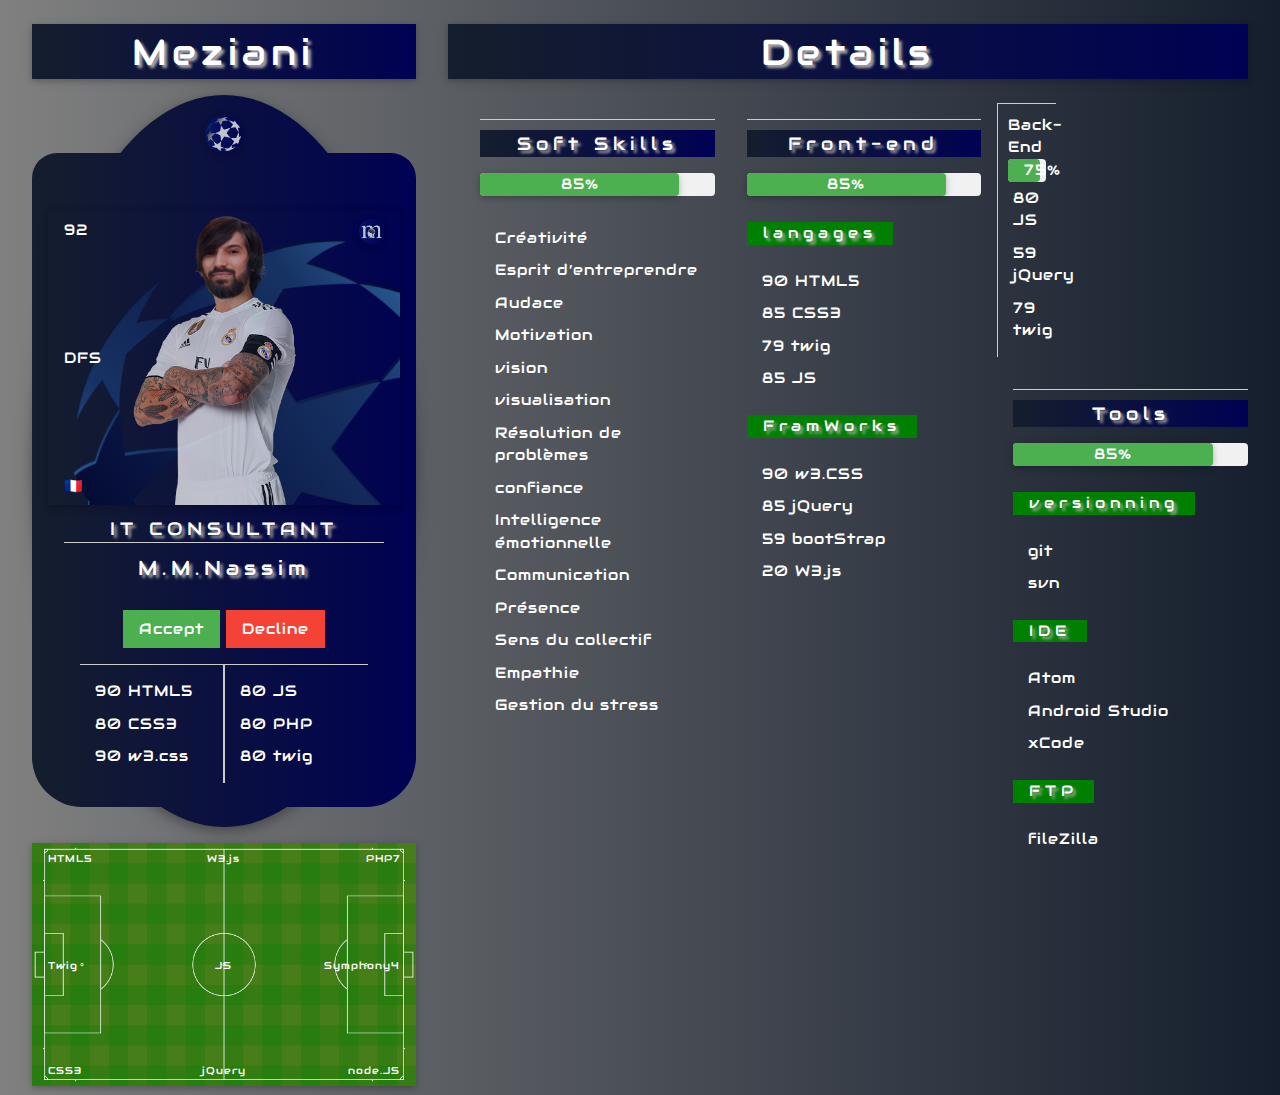
==== index.html @ e8c04443 ":v 0.3.0 : add football background img skills to aside" ====
<!DOCTYPE html>
<html lang="fr">
<head>
  <title>consultant IT - développeur full stack</title>
  <meta charset="UTF-8">
  <meta name="viewport" content="width=device-width, initial-scale=1">
  <link rel="stylesheet" href="https://www.w3schools.com/w3css/4/w3.css">
  <link rel="stylesheet" href="https://fonts.googleapis.com/css?family=Audiowide">
  <link href="https://www.2mn.info/img/logos/mmn-meziani.png" rel="icon" type="image/gif" sizes="16x16">
  <link rel="stylesheet" href="css/global.css">
  <link rel="stylesheet" href="css/footballField.css">

</head>

  <body class="w3-center w3-container">

    <aside class="w3-col l4 m6 s12 w3-padding" w3-include-html="components/aside.html"></aside>

    <section class="w3-col w3-padding l8 m6 s12" w3-include-html="components/skills.html"></section>


    <script src="lib/w3.js"></script>

    <script>
      w3.includeHTML();
    </script>

  </body>
</html>
---- css/global.css ----
*
{
  font-family: "Audiowide", sans-serif, Arial, "Times New Roman", Times, serif;
  letter-spacing: 1px;
}
h1, h2, h3, h4, h5, h6
{
  font-family: "Audiowide", serif, Arial, Times;
  text-shadow: 3px 3px 3px #ababab;
  letter-spacing: 5px;
}
h3
{
  font-size: 18px;
}
body
{
    background-image: linear-gradient(to right, grey, #151e2d )
}

li
{
  list-style-type: none; /* Remove bullets */
  font-size: 1em;
  padding: 5px;
  text-align: left;
}

ul
{
  margin: 0px;
  padding: 10px;
  text-align: left;
  float: left;
  color: white;
  width: 100%;
}
h2
{
  background-image: linear-gradient(to right, #151e2d , #000153);
  color: white;
}
article h3
{
  background-color: green;
  color: white;
}
.card
{
  background-image: url('../img/ball.png');
  background-repeat: no-repeat;
}
.avatar
{
  width: 100%;
  max-width:200px;
}
---- css/footballField.css ----
body {
  background-color: #fff;
}
.container {
  width: 100%;
  height: 550px;
  margin: 50px auto;
  background-color: #539a46;
  position: relative;
}
.container .line {
  width: 100%;
  height: 550px;
  border: 3px solid #ffffff;
  position: absolute;
  left: 0px;
  right: 0px;
  top: 0px;
  bottom: 0px;
}
.container .line::before {
  border: 5px solid #539a46;
  bottom: -6px;
  content: "";
  left: -9px;
  position: absolute;
  right: -6px;
  top: -9px;
}
.container .half {
  width: 50%;
  height: 550px;
  position: absolute;
  top: 0px;
  border-right-color: #fff;
  border-right-style: solid;
  border-right-width: 4px;
  left: 0px;
  z-index: 200;
}
.container .panelty {
  width: 110px;
  height: 220px;
  border: 3px solid #ffffff;
  position: absolute;
  z-index: 220;
  background-color: #539a46;
}
.container .panelty.left {
  left: 3px;
  top: 150px;
  border-left-color: transparent;
  border-left-width: 0px;
}
.container .panelty.left::after {
  border: 3px solid #ffffff;
  border-left-color: transparent;
  border-left-width: 0px;
  bottom: 45px;
  content: "";
  left: 0px;
  position: absolute;
  right: 55px;
  top: 45px;
}
.container .panelty.right {
  right: 0px;
  top: 150px;
  border-right-color: transparent;
  border-right-width: 0px;
}
.container .panelty.right::after {
  border: 3px solid #ffffff;
  border-right-color: transparent;
  border-right-width: 0px;
  bottom: 45px;
  content: "";
  left: 55px;
  position: absolute;
  right: 0px;
  top: 45px;
}
.container .p-spot.left:after {
  content: "\2022";
  position: absolute;
  color: #fff;
  font-size: 35px;
  top: 238px;
  left: 80px;
  z-index: 300;
}
.container .p-spot.right:after {
  content: "\2022";
  position: absolute;
  color: #fff;
  font-size: 35px;
  top: 238px;
  right: 80px;
  z-index: 300;
}
.container .center {
  position: absolute;
  width: 130px;
  height: 130px;
  border: 3px solid #ffffff;
  left: 41.5%;
  top: 193px;
  -webkit-border-radius: 50%;
  -moz-border-radius: 50%;
  border-radius: 50%;
}
.container .center::after {
  background-color: #fff;
  border: 5px solid #fff;
  bottom: 55px;
  content: "";
  left: 55px;
  position: absolute;
  right: 55px;
  top: 55px;
  -webkit-border-radius: 50%;
  -moz-border-radius: 50%;
  border-radius: 50%;
}
.container .p-place {
  -webkit-border-radius: 50%;
  -moz-border-radius: 50%;
  border-radius: 50%;
  height: 130px;
  position: absolute;
  width: 150px;
  z-index: 210;
  border: 3px solid transparent;
}
.container .p-place.left {
  border-bottom-color: #fff;
  border-right-color: #fff;
  border-top-color: #fff;
  left: 0;
  top: 193px;
}
.container .p-place.right {
  border-bottom-color: #fff;
  border-left-color: #fff;
  border-top-color: #fff;
  right: 0px;
  top: 193px;
}
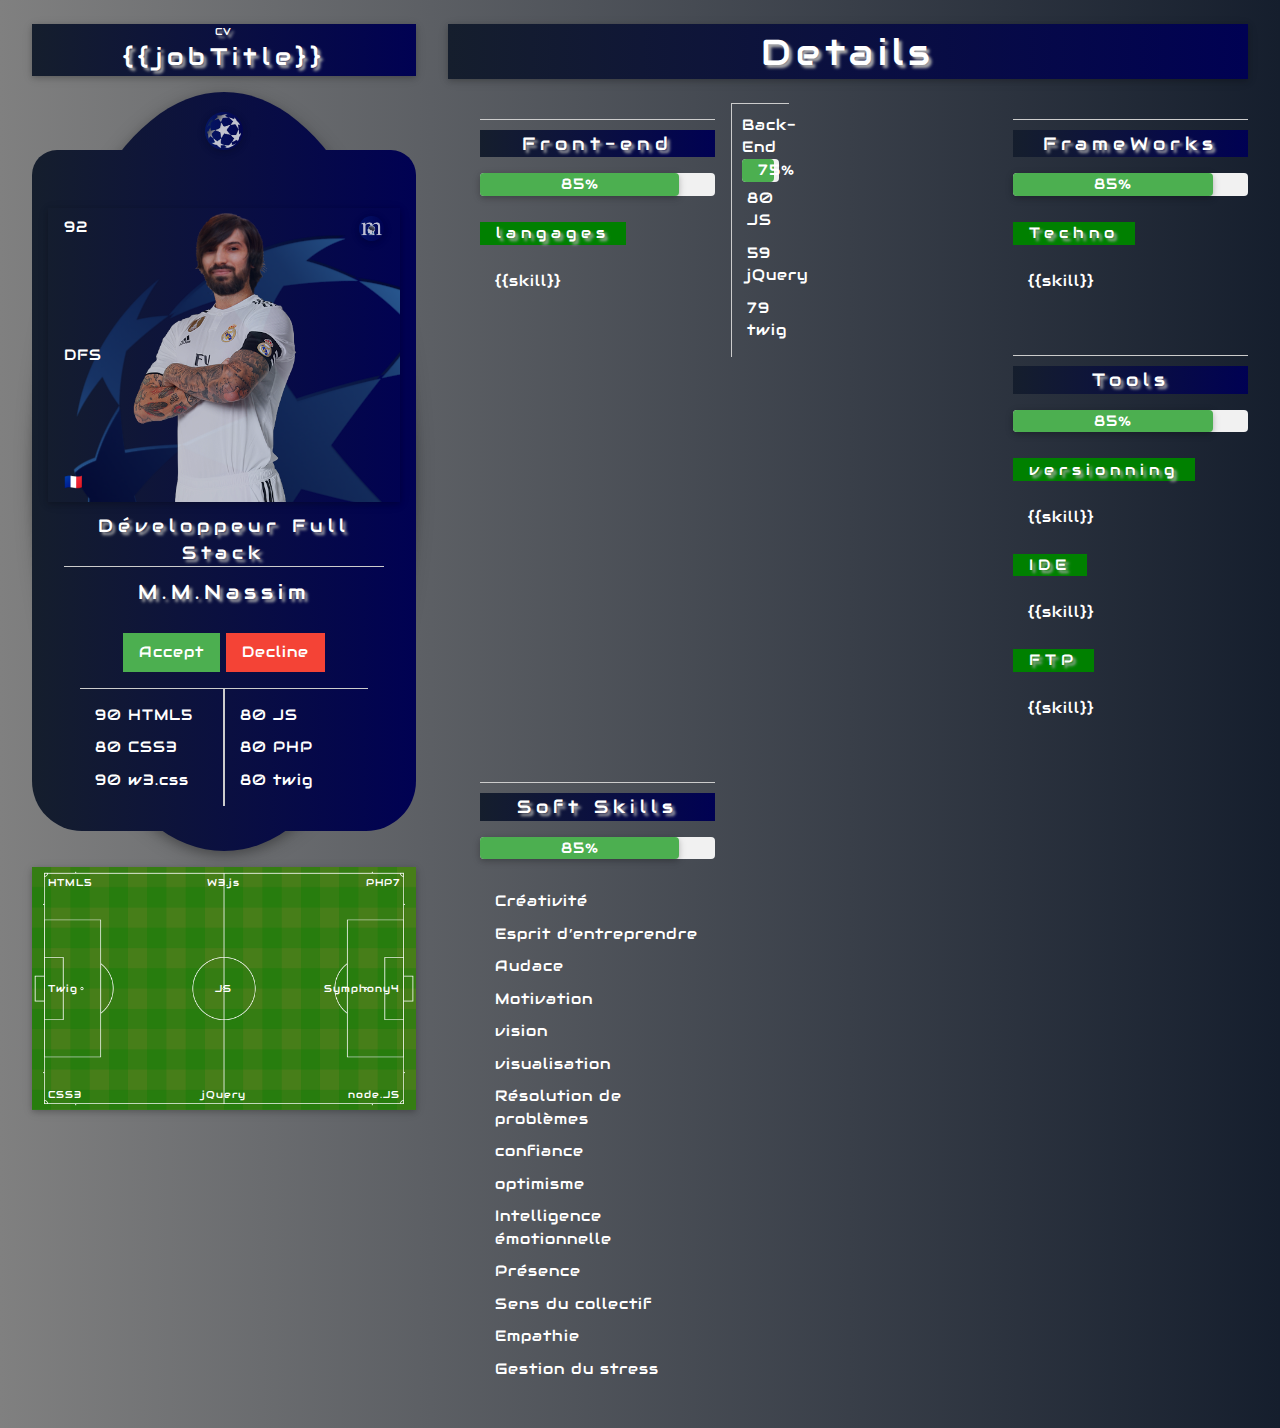
==== commit 46d005b4: ":v 0.4.0 use w3.js library" ====
--- a/index.html
+++ b/index.html
@@ -7,23 +7,35 @@
   <link rel="stylesheet" href="https://www.w3schools.com/w3css/4/w3.css">
   <link rel="stylesheet" href="https://fonts.googleapis.com/css?family=Audiowide">
   <link href="https://www.2mn.info/img/logos/mmn-meziani.png" rel="icon" type="image/gif" sizes="16x16">
+
   <link rel="stylesheet" href="css/global.css">
   <link rel="stylesheet" href="css/footballField.css">
+  <script src="https://www.w3schools.com/lib/w3.js"></script>
+  <script src="http://www.w3schools.com/lib/w3data.js"></script>
+
+  <script src="lib/w3.js"></script>
+
 
 </head>
 
   <body class="w3-center w3-container">
+
 
     <aside class="w3-col l4 m6 s12 w3-padding" w3-include-html="components/aside.html"></aside>
 
     <section class="w3-col w3-padding l8 m6 s12" w3-include-html="components/skills.html"></section>
 
 
-    <script src="lib/w3.js"></script>
+    <script src = 'src/main.js'></script>
 
     <script>
-      w3.includeHTML();
+
+      w3.includeHTML(myCallback);
+
+      myCallback();
+
     </script>
+
 
   </body>
 </html>
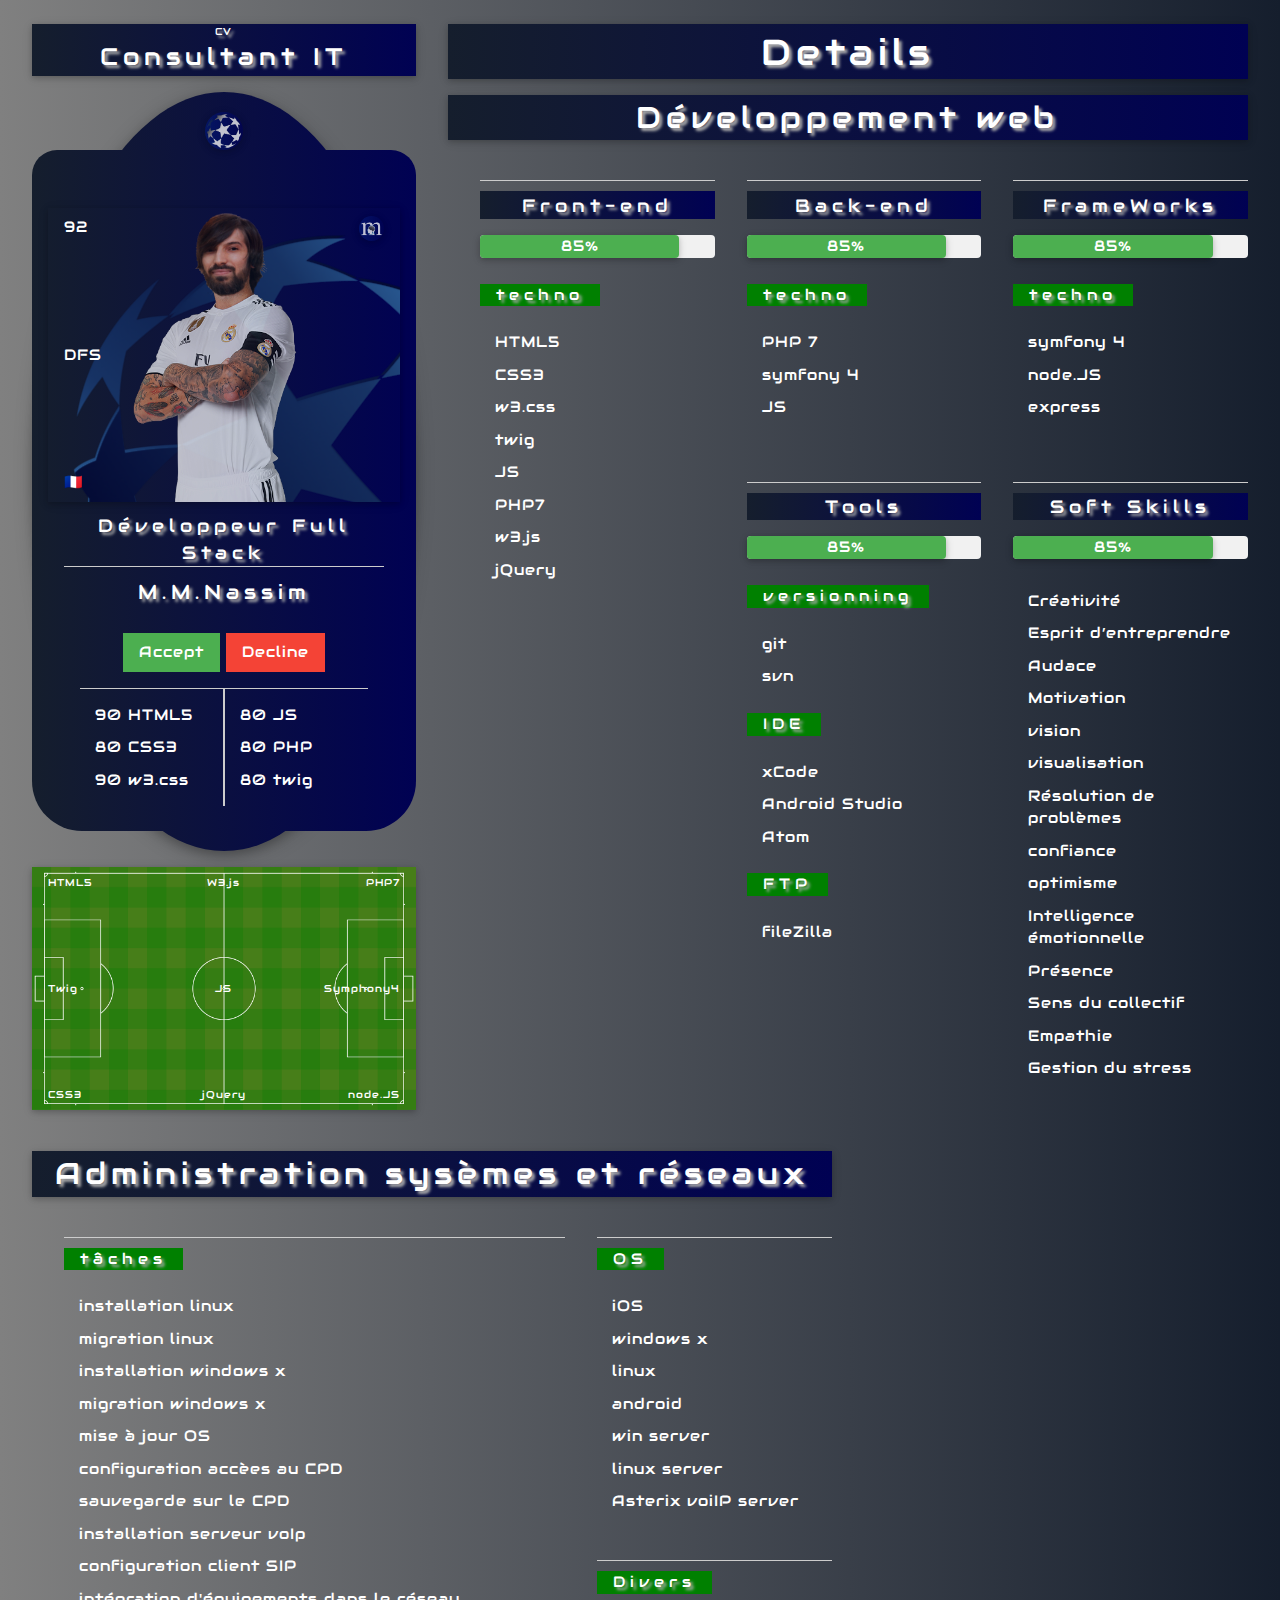
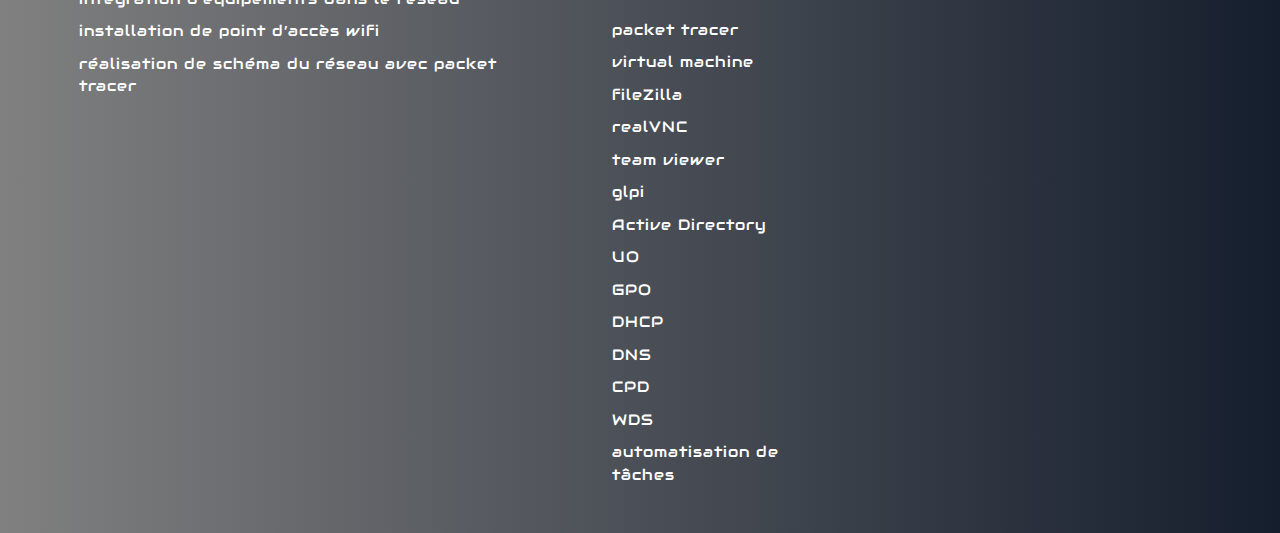
==== commit 409298ac: ":v 0.5.0 : add network and admin system section" ====
--- a/index.html
+++ b/index.html
@@ -25,6 +25,7 @@
 
     <section class="w3-col w3-padding l8 m6 s12" w3-include-html="components/skills.html"></section>
 
+    <section class="w3-col w3-padding l8 m6 s12" w3-include-html="components/admin_sys_reseaux/index.html"></section>
 
     <script src = 'src/main.js'></script>
 
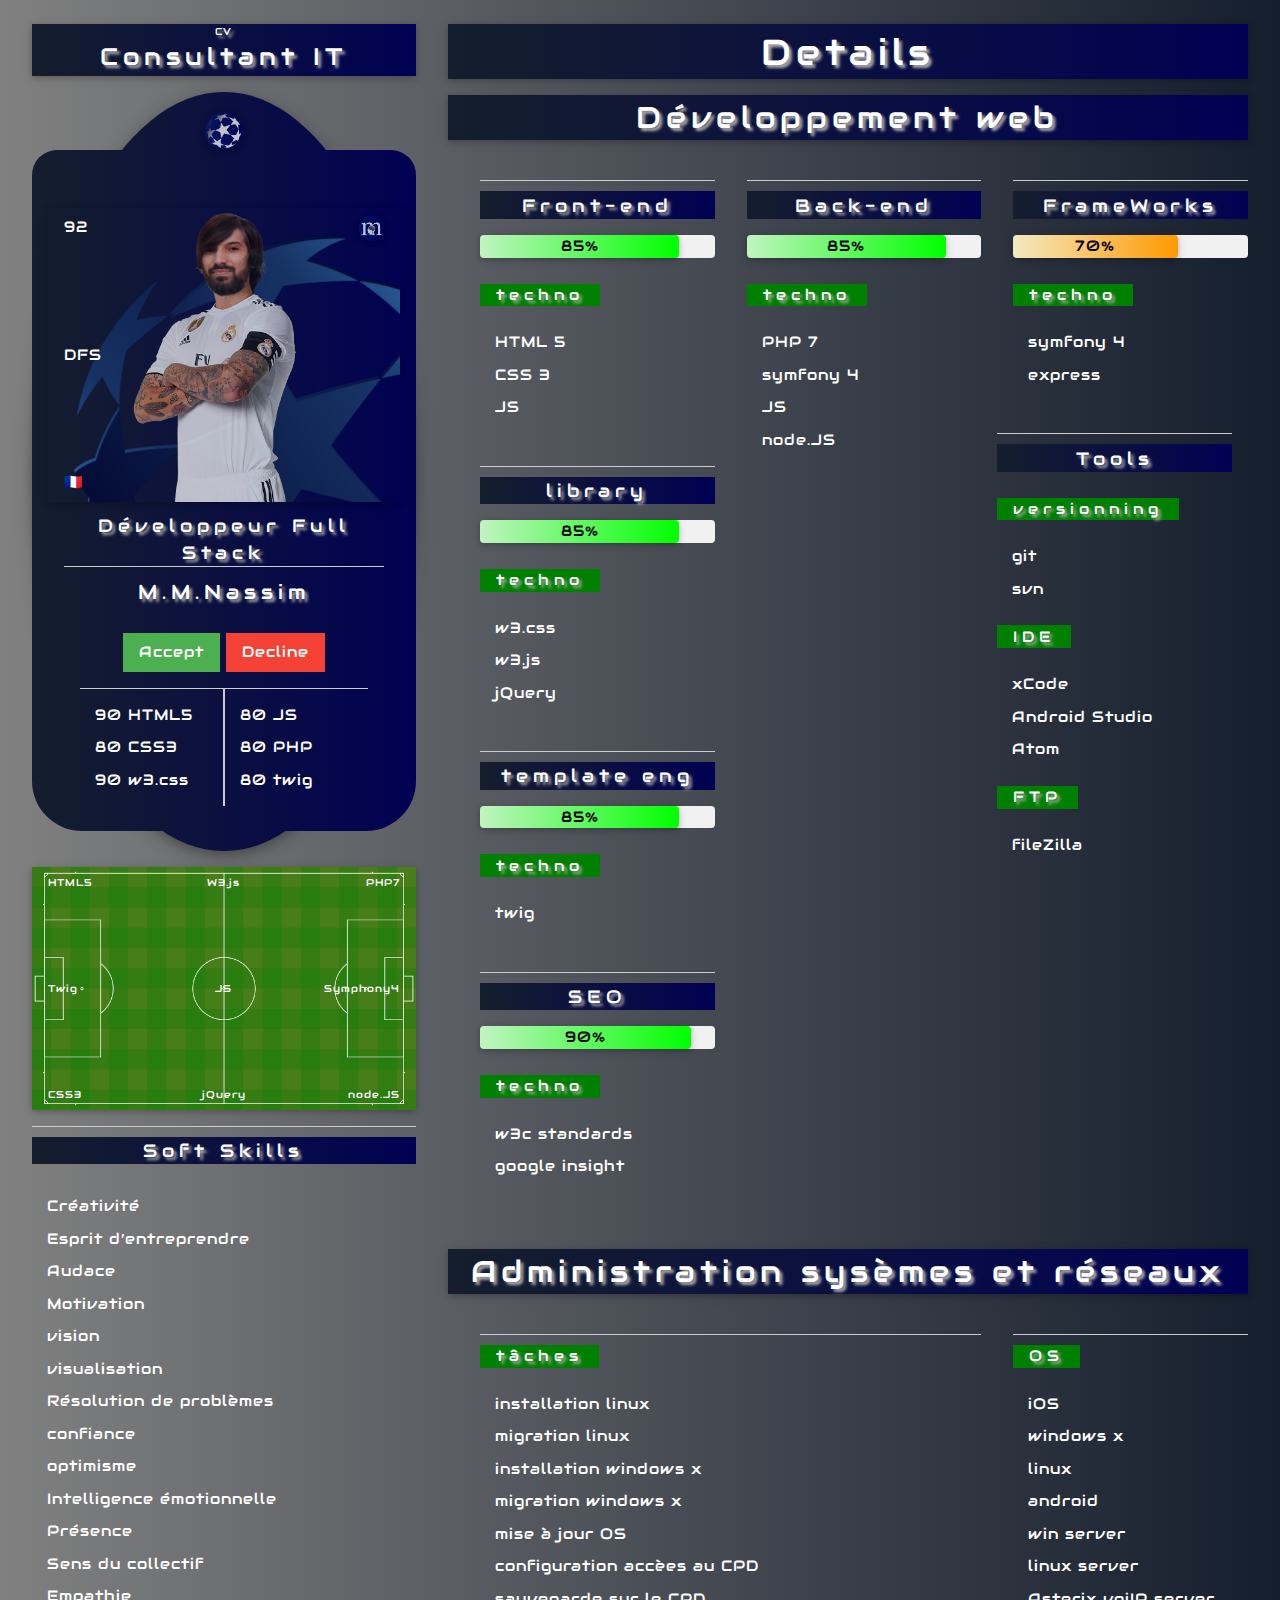
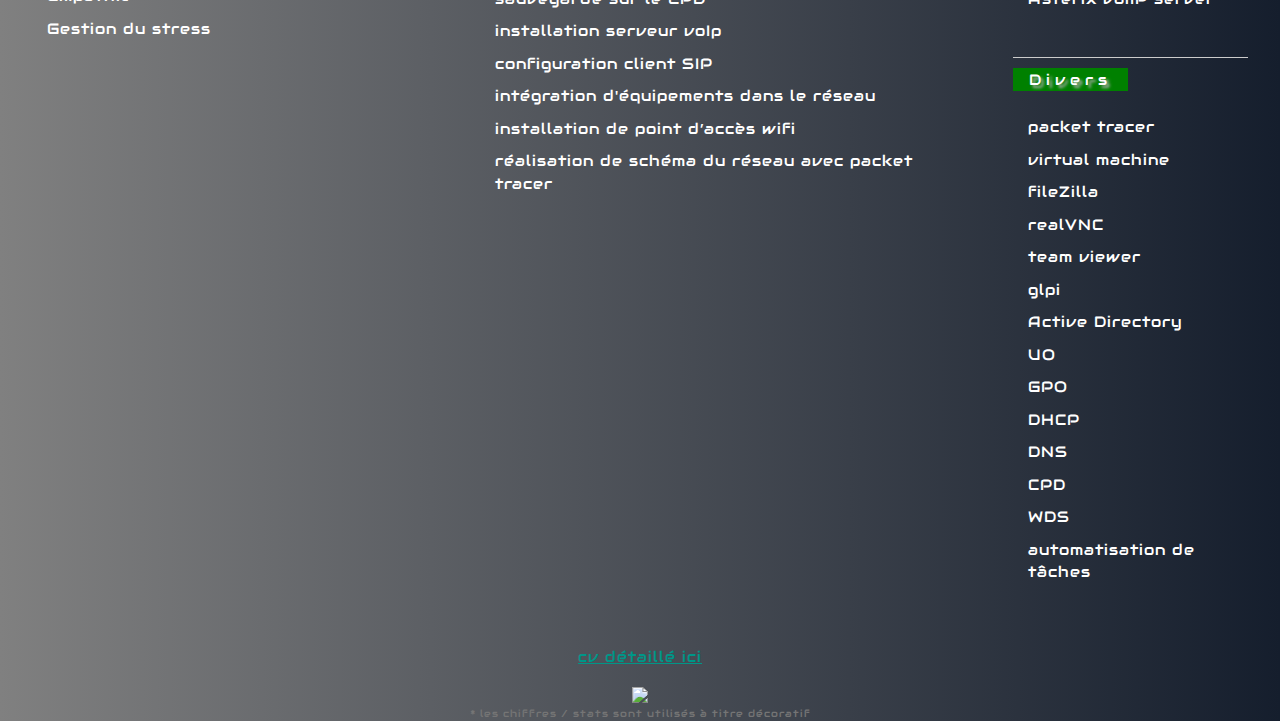
==== commit 08bc7e8c: ":0.5.4 : add footer, add gradient color classes to percent level" ====
--- a/index.html
+++ b/index.html
@@ -21,11 +21,29 @@
   <body class="w3-center w3-container">
 
 
-    <aside class="w3-col l4 m6 s12 w3-padding" w3-include-html="components/aside.html"></aside>
+    <aside class="w3-col l4 m6 s12 w3-padding">
+        <div w3-include-html="components/aside.html"></div>
+    </aside>
 
-    <section class="w3-col w3-padding l8 m6 s12" w3-include-html="components/skills.html"></section>
+    <section class="w3-col w3-padding l8 m6 s12">
+      <div w3-include-html="components/skills.html"></div>
+    </section>
 
-    <section class="w3-col w3-padding l8 m6 s12" w3-include-html="components/admin_sys_reseaux/index.html"></section>
+    <section class="w3-col w3-padding l8 m6 s12">
+      <div w3-include-html="components/admin_sys_reseaux/index.html"></div>
+    </section>
+
+    <footer>
+      <p class="w3-col w3-text-teal"><a href="https://www.2mn.info/cv/meziani"> cv détaillé ici</a></p>
+
+      <picture class="w3-col">
+        <a href="https://www.2mn.info/">
+          <img src="https://www.2mn.info/img/logos/mmn-mg-meziani.png" width='70px'>
+        </a>
+      </picture>
+
+      <span class="w3-col w3-tiny w3-text-grey">* les chiffres / stats sont utilisés à titre décoratif</span>
+    </footer>
 
     <script src = 'src/main.js'></script>
 
--- a/css/global.css
+++ b/css/global.css
@@ -2,12 +2,23 @@
 {
   font-family: "Audiowide", sans-serif, Arial, "Times New Roman", Times, serif;
   letter-spacing: 1px;
+}
+body
+{
+  max-width: 1500px;
+  text-align: center;
+  margin: auto;
 }
 h1, h2, h3, h4, h5, h6
 {
   font-family: "Audiowide", serif, Arial, Times;
   text-shadow: 3px 3px 3px #ababab;
   letter-spacing: 5px;
+}
+h2
+{
+  background-image: linear-gradient(to right, #151e2d , #000153);
+  color: white;
 }
 h3
 {
@@ -35,11 +46,7 @@
   color: white;
   width: 100%;
 }
-h2
-{
-  background-image: linear-gradient(to right, #151e2d , #000153);
-  color: white;
-}
+
 article h3
 {
   background-color: green;
@@ -55,3 +62,21 @@
   width: 100%;
   max-width:200px;
 }
+
+.stats-gradient-low {
+  background-image: linear-gradient(to right, rgba(255,0,0,0), rgba(255,0,0,1));
+}
+.stats-gradient-medium {
+  background-image: linear-gradient(to right, rgba(255,204,0,.2),  rgba(255,153,0,1));
+}
+.stats-gradient-high {
+  background-image: linear-gradient(to right, rgba(0,255,0,.2),  rgba(0,255,0,1));
+}
+/* On screens that are 600px or less, set the background color to olive */
+@media screen and (max-width: 600px)
+{
+  h2
+  {
+    font-size: 16px;
+  }
+}
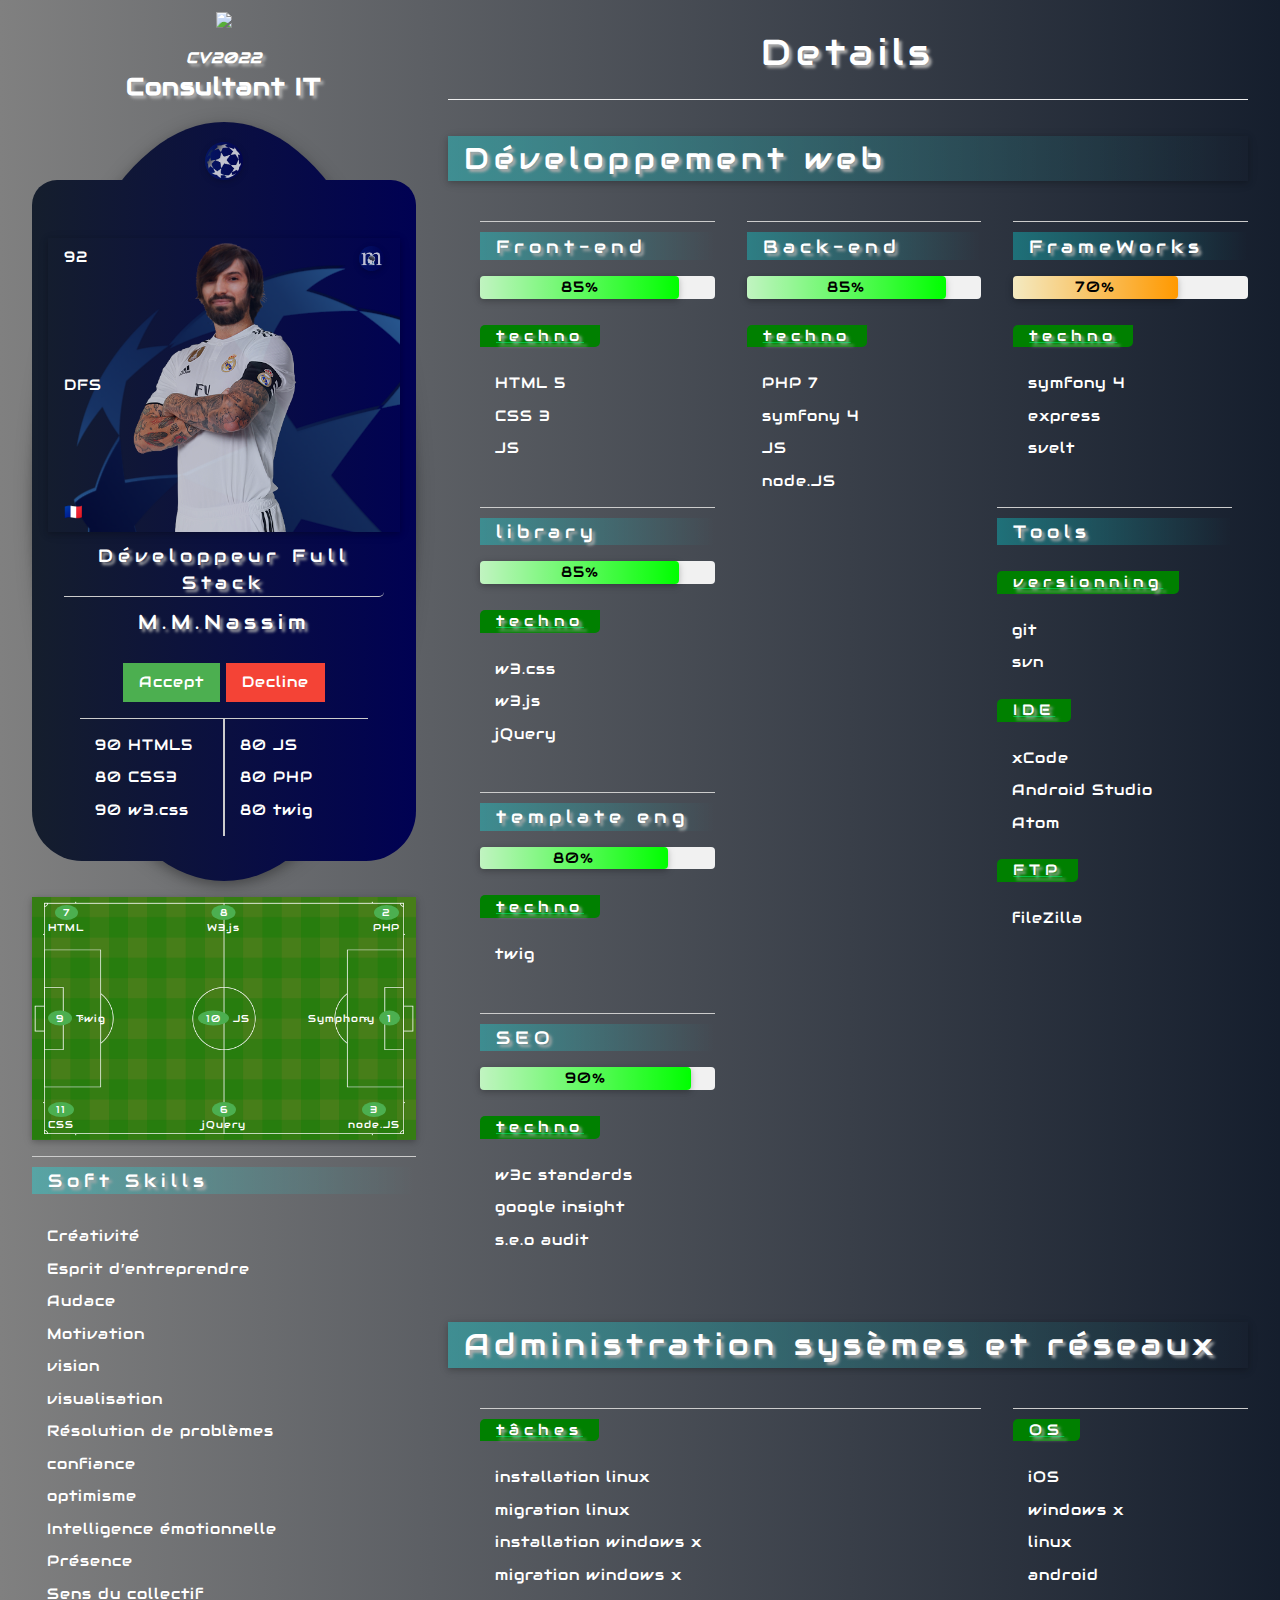
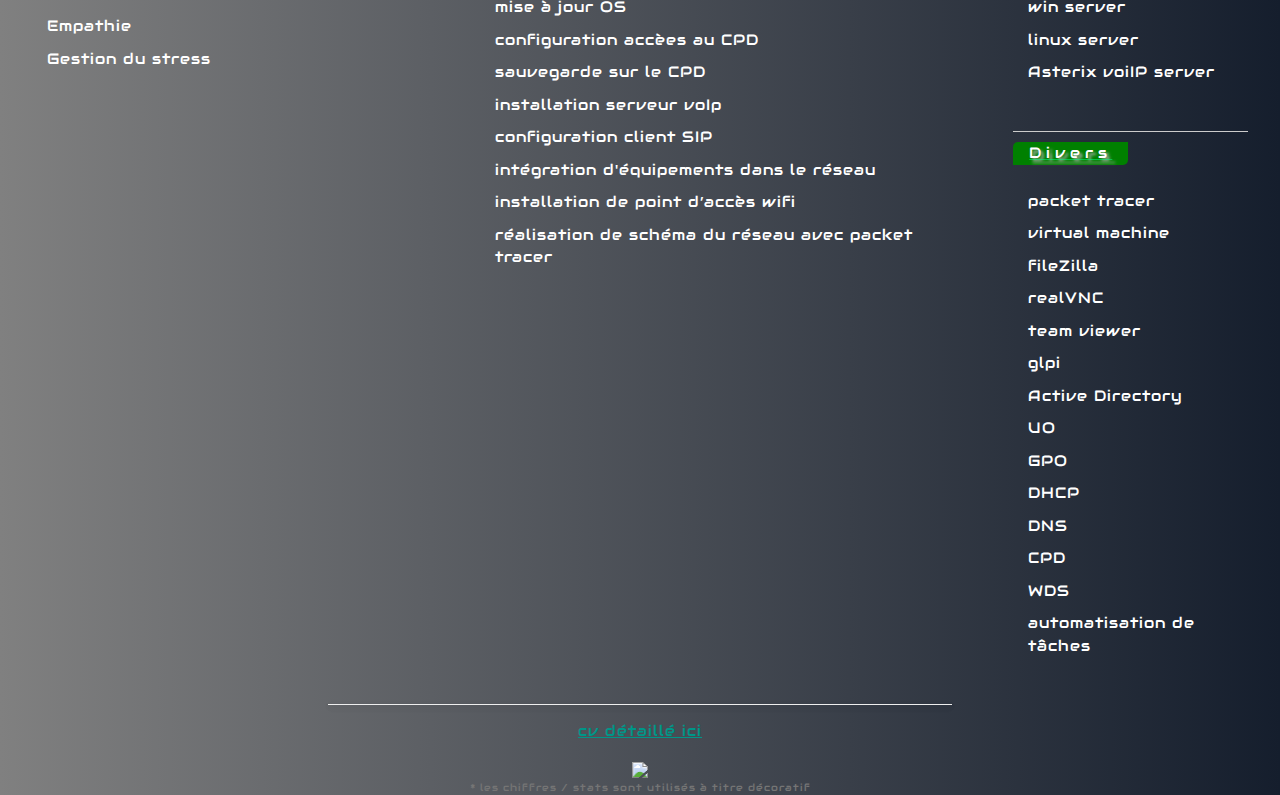
==== commit 2ffabb18: ":0.5.2: change style" ====
--- a/index.html
+++ b/index.html
@@ -33,6 +33,10 @@
       <div w3-include-html="components/admin_sys_reseaux/index.html"></div>
     </section>
 
+    <div class="w3-col w3-center">
+      <hr class="w3-card w3-white" style="width:50%;margin:auto">
+    <div>
+
     <footer>
       <p class="w3-col w3-text-teal"><a href="https://www.2mn.info/cv/meziani"> cv détaillé ici</a></p>
 
--- a/css/global.css
+++ b/css/global.css
@@ -23,6 +23,9 @@
 h3
 {
   font-size: 18px;
+  border-bottom-right-radius: 5px;
+  border-top-left-radius: 5px;
+
 }
 body
 {
@@ -49,8 +52,19 @@
 
 article h3
 {
+  font-size: 14px;
+  text-align: left;
   background-color: green;
+
   color: white;
+  text-decoration: underline;
+
+  text-decoration-color: rgba(0, 255, 128, 0.5);
+}
+ h2
+{
+ text-align:left;
+ background-image: linear-gradient(to right, rgba(0,255,255,0.3) , rgba(0,0,0,0));width:100%;
 }
 .card
 {
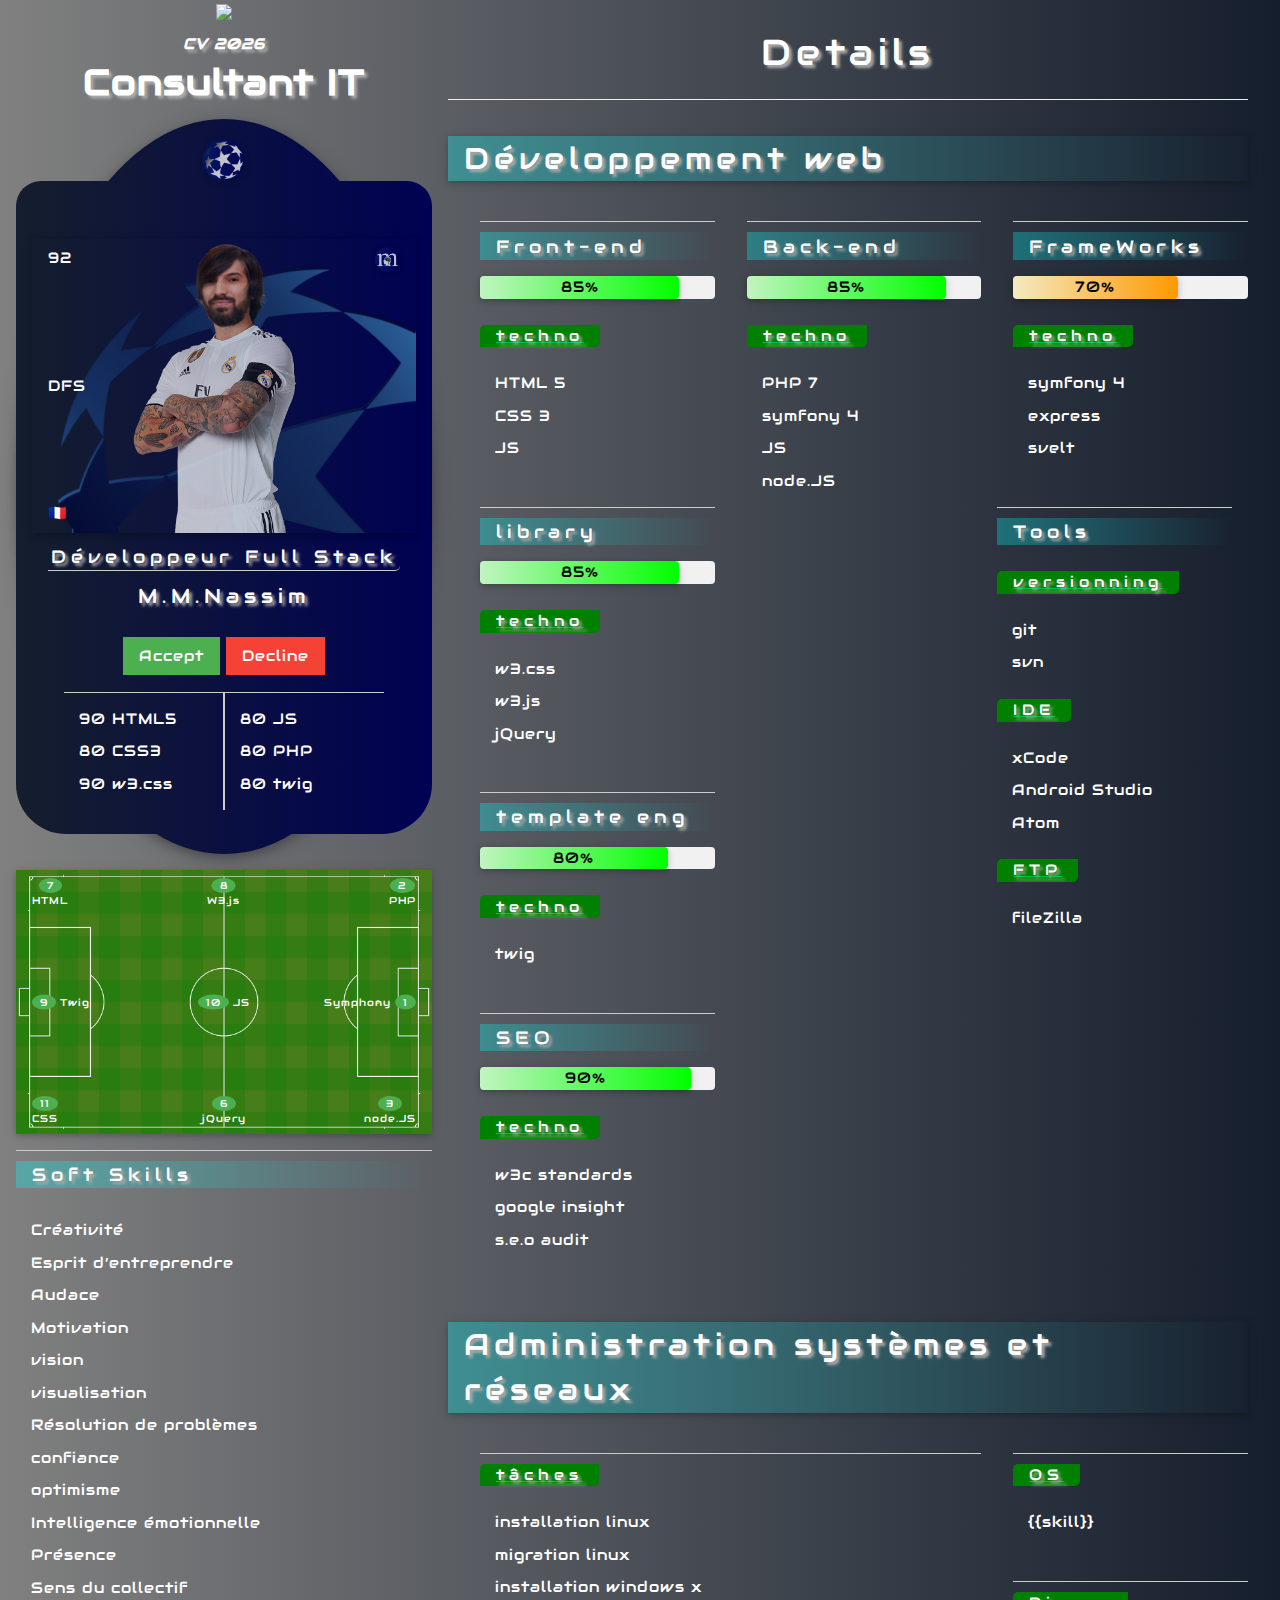
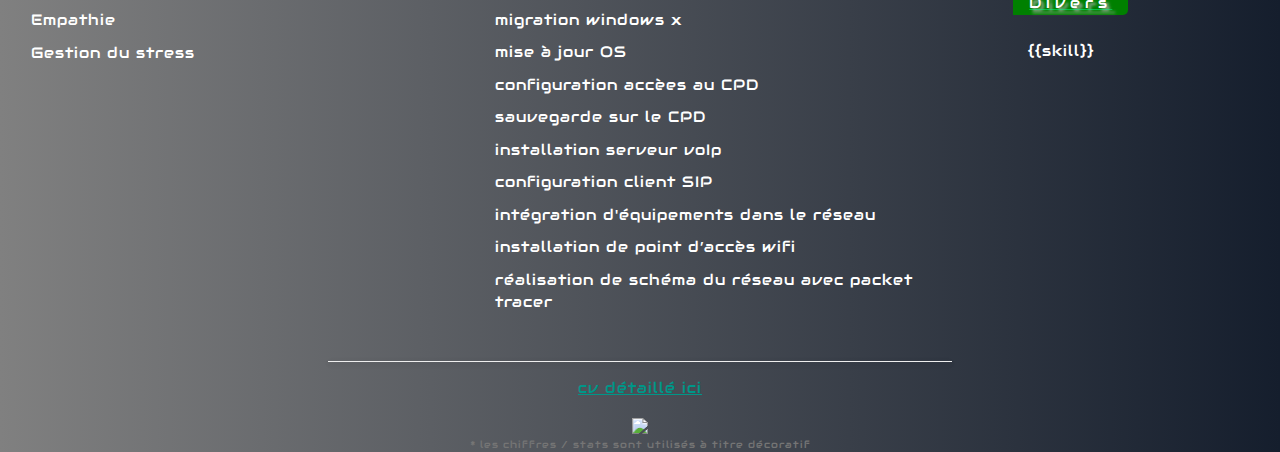
==== commit f0908bdc: ":v 0.5.4 : little refactoring" ====
--- a/index.html
+++ b/index.html
@@ -8,20 +8,22 @@
   <link rel="stylesheet" href="https://fonts.googleapis.com/css?family=Audiowide">
   <link href="https://www.2mn.info/img/logos/mmn-meziani.png" rel="icon" type="image/gif" sizes="16x16">
 
+ 
+  <script src="https://www.w3schools.com/lib/w3.js"></script>
+  <script src="http://www.w3schools.com/lib/w3data.js"></script>
   <link rel="stylesheet" href="css/global.css">
   <link rel="stylesheet" href="css/footballField.css">
-  <script src="https://www.w3schools.com/lib/w3.js"></script>
-  <script src="http://www.w3schools.com/lib/w3data.js"></script>
 
   <script src="lib/w3.js"></script>
+  <script src = 'src/main.js'></script>
 
 
 </head>
 
-  <body class="w3-center w3-container">
+  <body class="w3-container w3-center">
 
 
-    <aside class="w3-col l4 m6 s12 w3-padding">
+    <aside class="w3-col l4 m6 s12">
         <div w3-include-html="components/aside.html"></div>
     </aside>
 
@@ -49,13 +51,14 @@
       <span class="w3-col w3-tiny w3-text-grey">* les chiffres / stats sont utilisés à titre décoratif</span>
     </footer>
 
-    <script src = 'src/main.js'></script>
+    
 
     <script>
 
+      w3.includeHTML(displayTitle);
       w3.includeHTML(myCallback);
+     
 
-      myCallback();
 
     </script>
 
--- a/css/global.css
+++ b/css/global.css
@@ -8,7 +8,14 @@
   max-width: 1500px;
   text-align: center;
   margin: auto;
+  
 }
+body
+{
+    background-image: linear-gradient(to right, grey, #151e2d )
+}
+
+
 h1, h2, h3, h4, h5, h6
 {
   font-family: "Audiowide", serif, Arial, Times;
@@ -19,17 +26,16 @@
 {
   background-image: linear-gradient(to right, #151e2d , #000153);
   color: white;
+  text-align:left;
+  background-image: linear-gradient(to right, rgba(0,255,255,0.3) , rgba(0,0,0,0));width:100%;
 }
+
 h3
 {
   font-size: 18px;
   border-bottom-right-radius: 5px;
   border-top-left-radius: 5px;
 
-}
-body
-{
-    background-image: linear-gradient(to right, grey, #151e2d )
 }
 
 li
@@ -49,7 +55,20 @@
   color: white;
   width: 100%;
 }
-
+aside h1
+{
+  width : 100%;
+  color:white;
+  font-size:xlarge;
+}
+aside .w3-card-4
+{
+  width:100%;  
+  background-image: linear-gradient(to right, #151e2d , #000153);
+  border-radius: 70%  70% 70% 70%; 
+  padding-top:20px; 
+  padding-bottom:20px;
+}
 article h3
 {
   font-size: 14px;
@@ -61,11 +80,7 @@
 
   text-decoration-color: rgba(0, 255, 128, 0.5);
 }
- h2
-{
- text-align:left;
- background-image: linear-gradient(to right, rgba(0,255,255,0.3) , rgba(0,0,0,0));width:100%;
-}
+
 .card
 {
   background-image: url('../img/ball.png');
@@ -77,18 +92,35 @@
   max-width:200px;
 }
 
-.stats-gradient-low {
+.stats-gradient-low 
+{
   background-image: linear-gradient(to right, rgba(255,0,0,0), rgba(255,0,0,1));
 }
-.stats-gradient-medium {
+.stats-gradient-medium 
+{
   background-image: linear-gradient(to right, rgba(255,204,0,.2),  rgba(255,153,0,1));
 }
-.stats-gradient-high {
+.stats-gradient-high 
+{
   background-image: linear-gradient(to right, rgba(0,255,0,.2),  rgba(0,255,0,1));
 }
+
+
 /* On screens that are 600px or less, set the background color to olive */
 @media screen and (max-width: 600px)
 {
+  
+  .w3-container
+  {
+    padding:2px;
+    margin:2px;
+  }
+
+  aside
+  {
+    padding:0px;
+  }
+  
   h2
   {
     font-size: 16px;
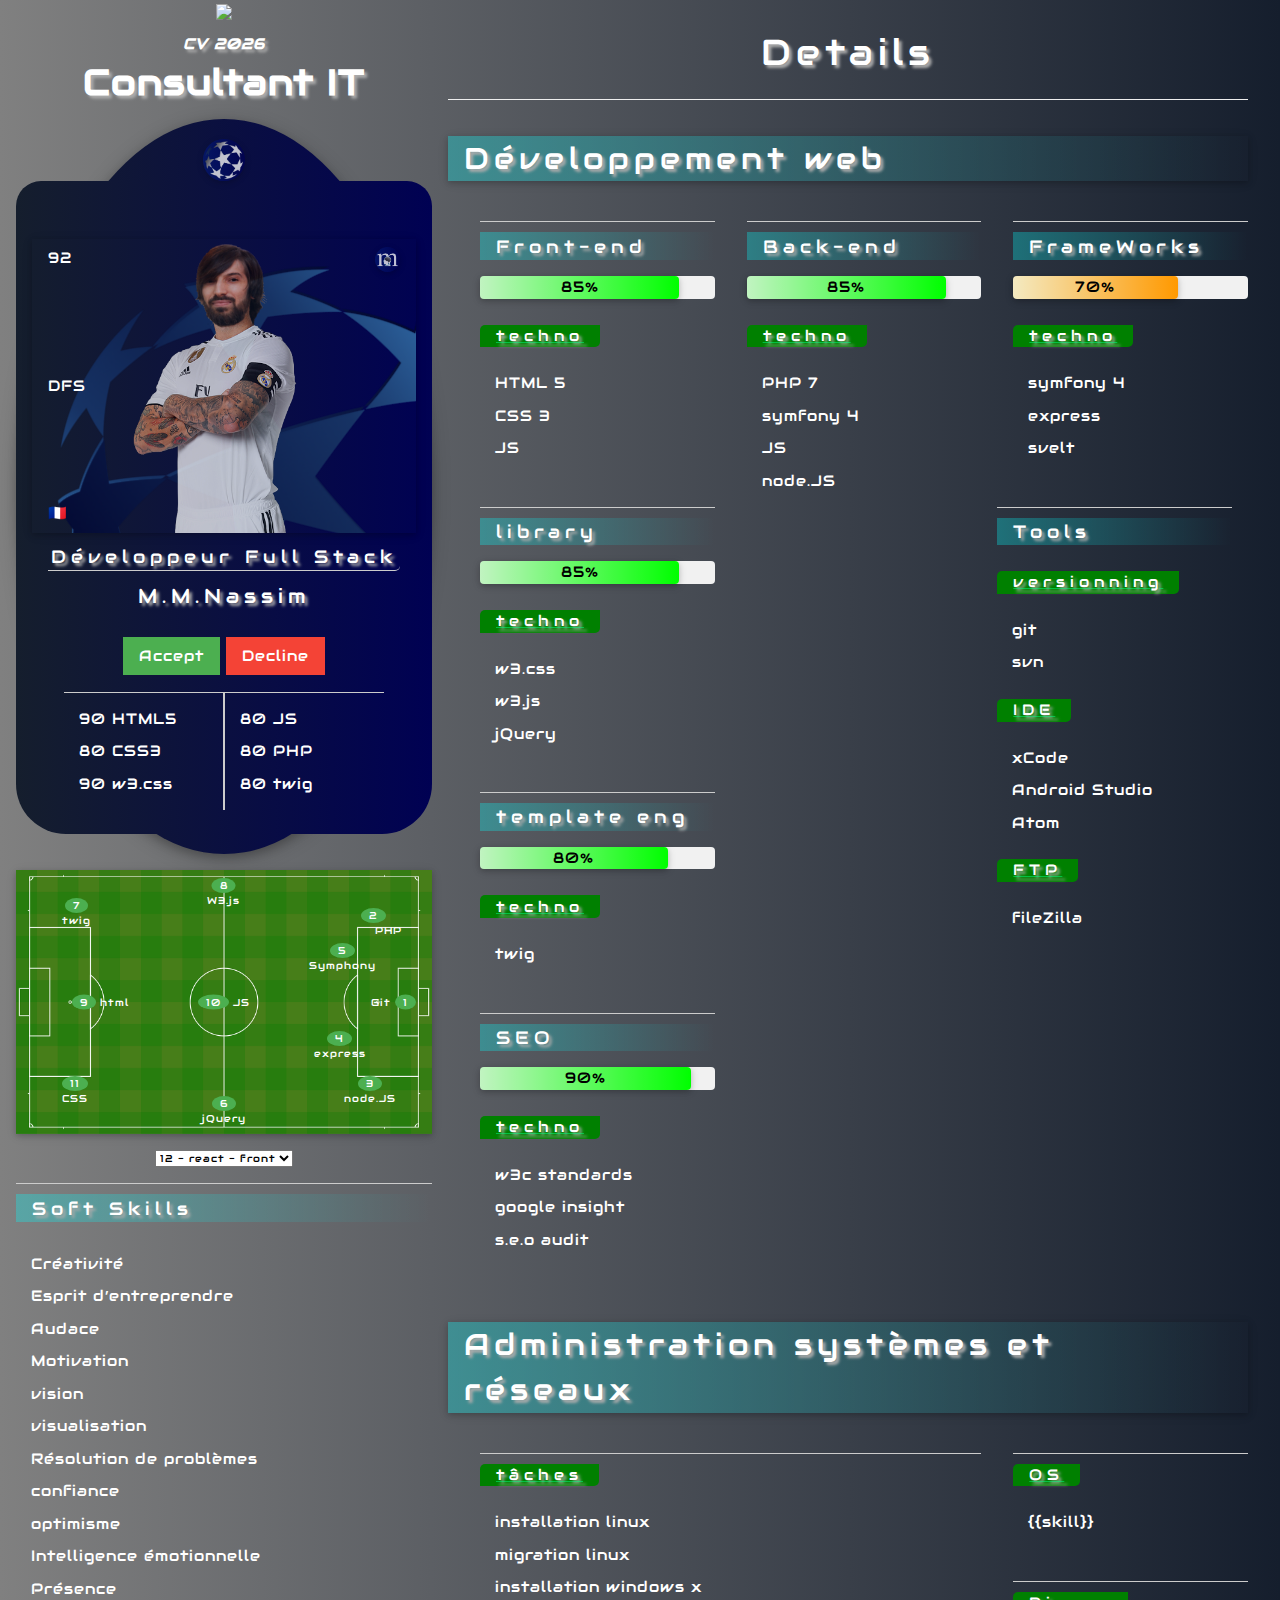
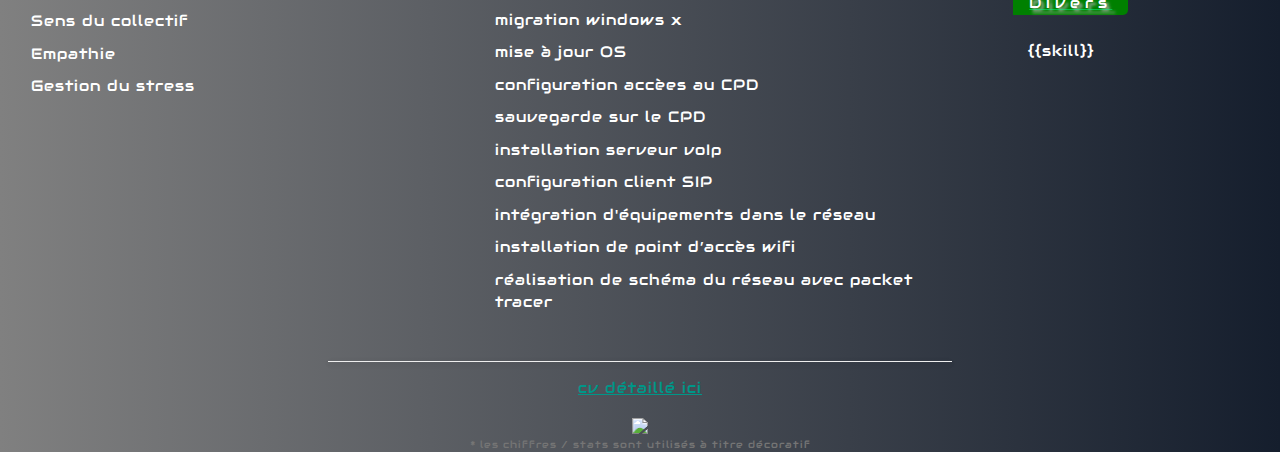
==== commit aea66a37: "v 0.5.5 : little optimisation" ====
--- a/index.html
+++ b/index.html
@@ -1,14 +1,14 @@
 <!DOCTYPE html>
 <html lang="fr">
 <head>
-  <title>consultant IT - développeur full stack</title>
+  <title>consultant IT - développeur full stack - formateur informatique</title>
   <meta charset="UTF-8">
   <meta name="viewport" content="width=device-width, initial-scale=1">
   <link rel="stylesheet" href="https://www.w3schools.com/w3css/4/w3.css">
   <link rel="stylesheet" href="https://fonts.googleapis.com/css?family=Audiowide">
   <link href="https://www.2mn.info/img/logos/mmn-meziani.png" rel="icon" type="image/gif" sizes="16x16">
 
- 
+
   <script src="https://www.w3schools.com/lib/w3.js"></script>
   <script src="http://www.w3schools.com/lib/w3data.js"></script>
   <link rel="stylesheet" href="css/global.css">
@@ -16,6 +16,7 @@
 
   <script src="lib/w3.js"></script>
   <script src = 'src/main.js'></script>
+  <script src = 'src/data.js'></script>
 
 
 </head>
@@ -51,14 +52,12 @@
       <span class="w3-col w3-tiny w3-text-grey">* les chiffres / stats sont utilisés à titre décoratif</span>
     </footer>
 
-    
+
 
     <script>
 
       w3.includeHTML(displayTitle);
       w3.includeHTML(myCallback);
-     
-
 
     </script>
 
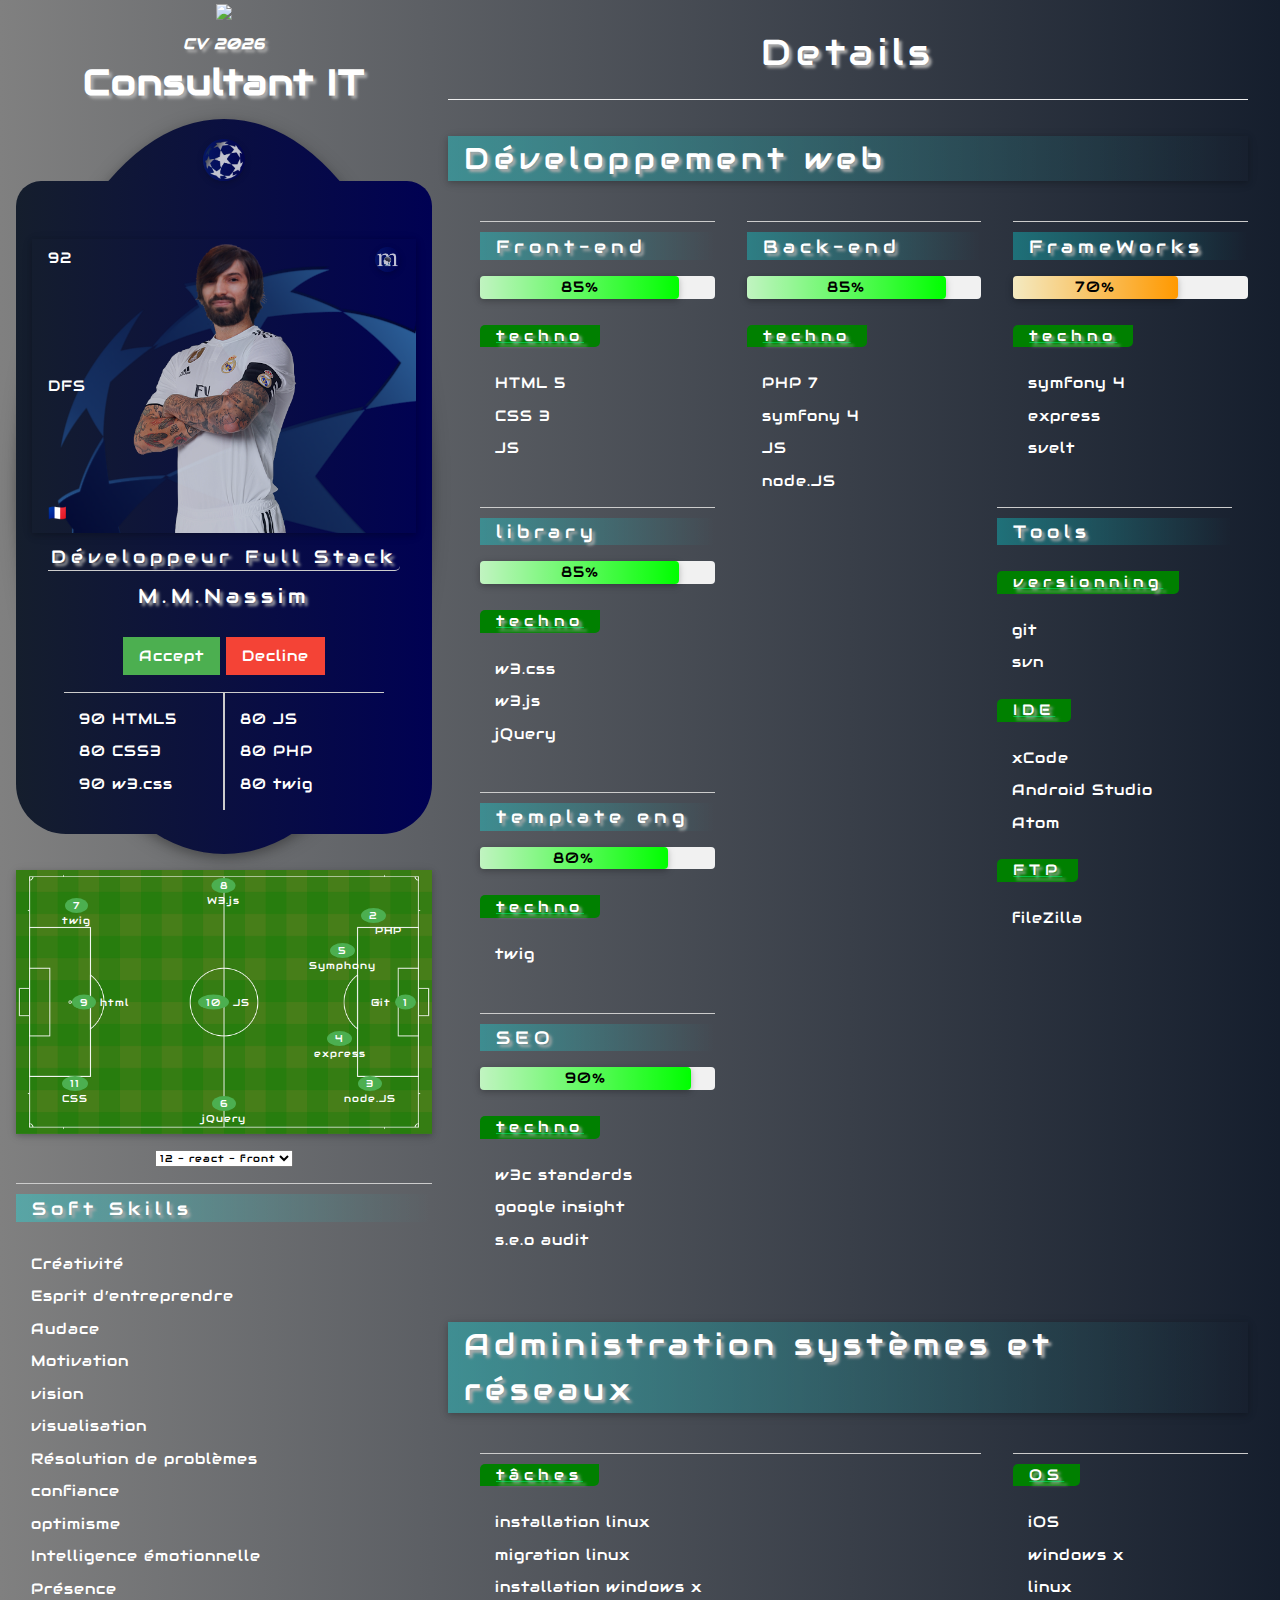
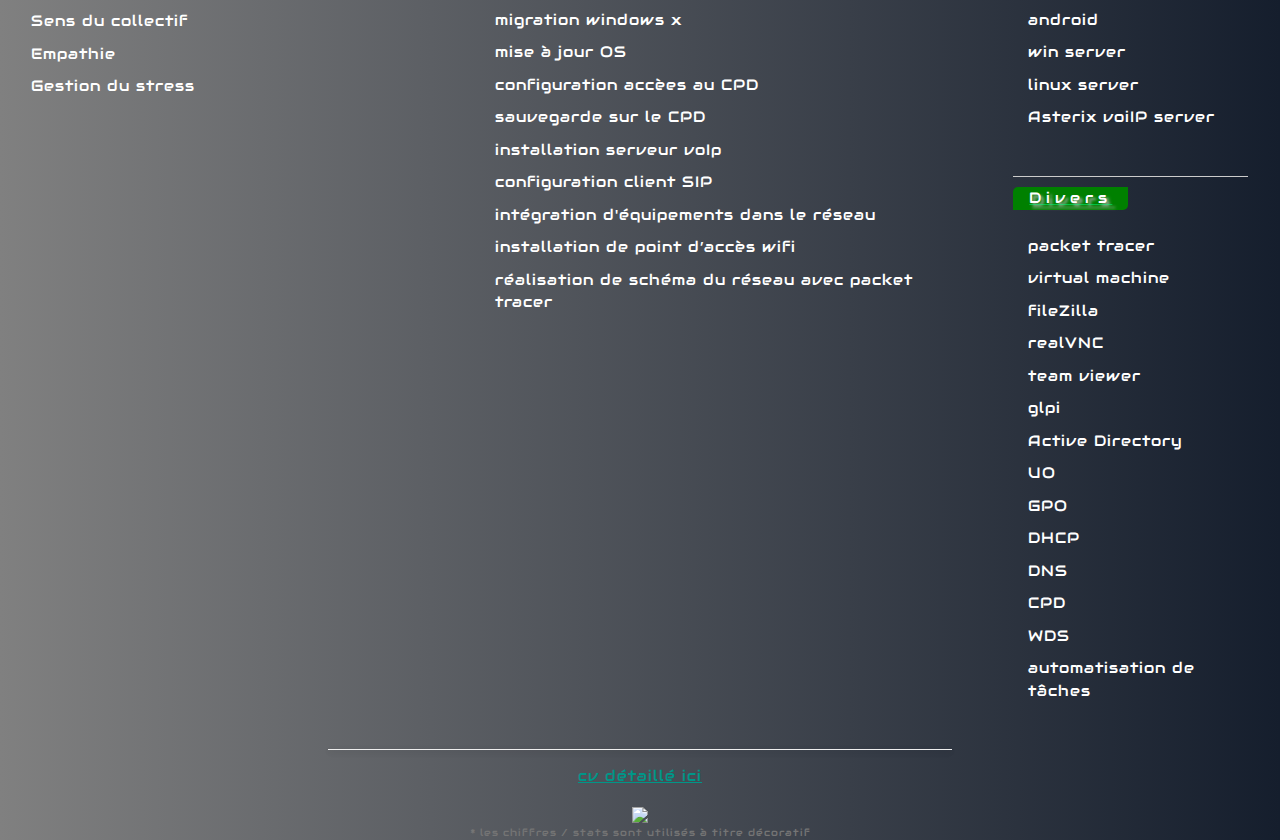
==== commit c80b1673: ":v 0.5.6 : little structure refactoring" ====
--- a/index.html
+++ b/index.html
@@ -1,25 +1,9 @@
 <!DOCTYPE html>
 <html lang="fr">
-<head>
-  <title>consultant IT - développeur full stack - formateur informatique</title>
-  <meta charset="UTF-8">
-  <meta name="viewport" content="width=device-width, initial-scale=1">
-  <link rel="stylesheet" href="https://www.w3schools.com/w3css/4/w3.css">
-  <link rel="stylesheet" href="https://fonts.googleapis.com/css?family=Audiowide">
-  <link href="https://www.2mn.info/img/logos/mmn-meziani.png" rel="icon" type="image/gif" sizes="16x16">
 
 
-  <script src="https://www.w3schools.com/lib/w3.js"></script>
-  <script src="http://www.w3schools.com/lib/w3data.js"></script>
-  <link rel="stylesheet" href="css/global.css">
-  <link rel="stylesheet" href="css/footballField.css">
+  <head w3-include-html="components/header.html"></head>
 
-  <script src="lib/w3.js"></script>
-  <script src = 'src/main.js'></script>
-  <script src = 'src/data.js'></script>
-
-
-</head>
 
   <body class="w3-container w3-center">
 
@@ -32,27 +16,23 @@
       <div w3-include-html="components/skills.html"></div>
     </section>
 
-    <section class="w3-col w3-padding l8 m6 s12">
-      <div w3-include-html="components/admin_sys_reseaux/index.html"></div>
-    </section>
-
+    <main>
+      <section class="w3-col w3-padding l8 m6 s12">
+        <div w3-include-html="components/admin_sys_reseaux/index.html"></div>
+      </section>
+    </main>
+    
     <div class="w3-col w3-center">
       <hr class="w3-card w3-white" style="width:50%;margin:auto">
     <div>
 
-    <footer>
-      <p class="w3-col w3-text-teal"><a href="https://www.2mn.info/cv/meziani"> cv détaillé ici</a></p>
+    <footer w3-include-html="components/footer.html"></footer>
 
-      <picture class="w3-col">
-        <a href="https://www.2mn.info/">
-          <img src="https://www.2mn.info/img/logos/mmn-mg-meziani.png" width='70px'>
-        </a>
-      </picture>
-
-      <span class="w3-col w3-tiny w3-text-grey">* les chiffres / stats sont utilisés à titre décoratif</span>
-    </footer>
-
-
+    <script src="https://www.w3schools.com/lib/w3.js"></script>
+    <script src="http://www.w3schools.com/lib/w3data.js"></script>
+    <script src="lib/w3.js"></script>
+    <script src = 'src/main.js'></script>
+    <script src = 'src/data.js'></script>
 
     <script>
 
